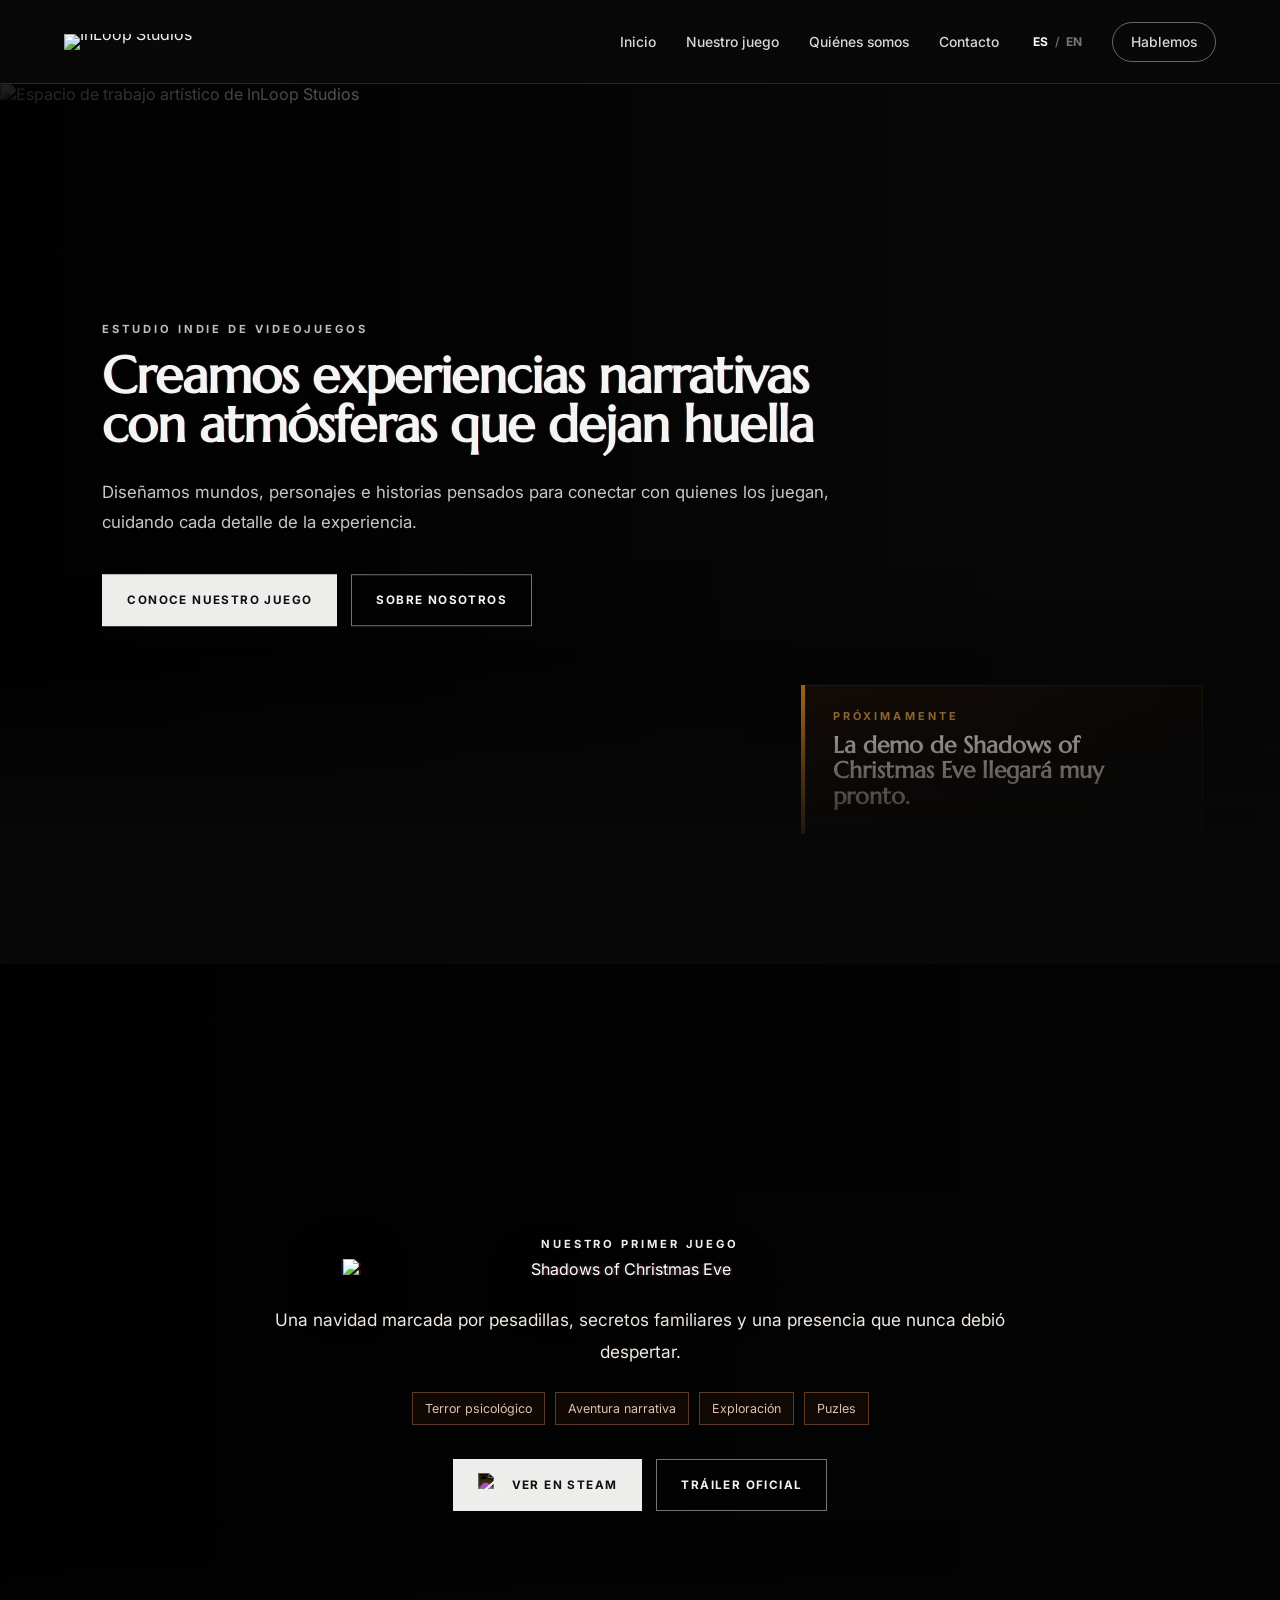
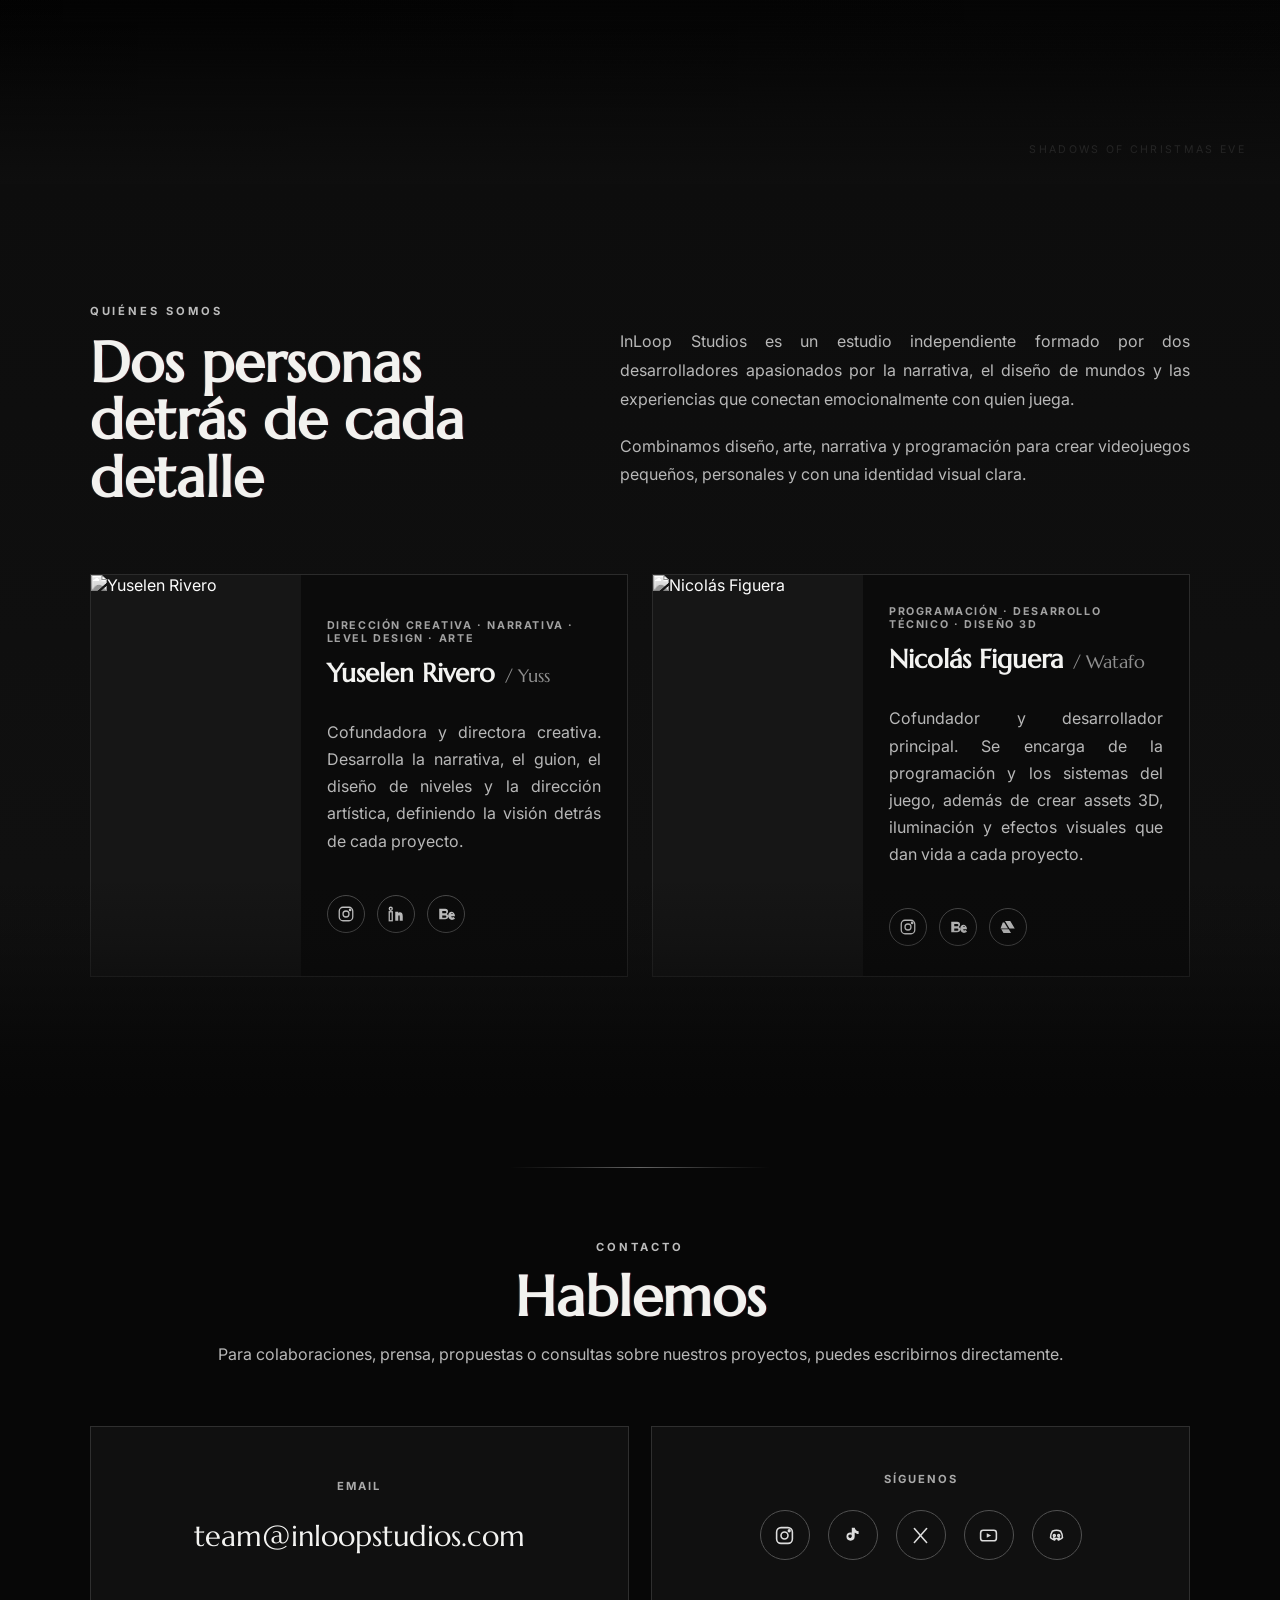
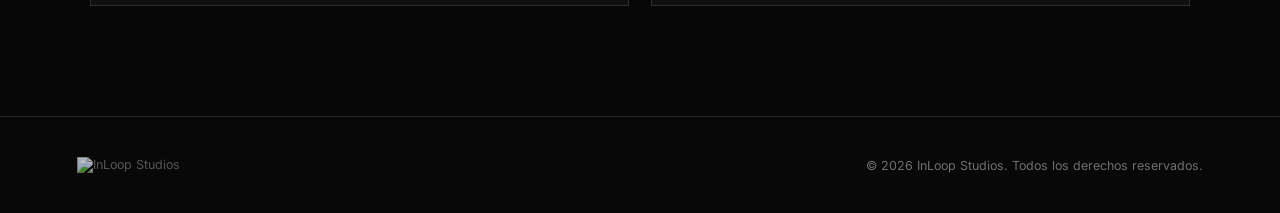
==== index.html @ 79c76ace "refactor code" ====
<!DOCTYPE html>
<html lang="es">
<head>
  <meta charset="UTF-8" />

  <meta
    name="viewport"
    content="width=device-width, initial-scale=1.0"
  />

  <title>InLoop Studios | Estudio indie de videojuegos</title>

  <meta
    name="description"
    content="InLoop Studios es un estudio indie de videojuegos enfocado en experiencias narrativas y atmosféricas. Conoce Shadows of Christmas Eve, nuestro primer juego."
  />

  <meta
    name="robots"
    content="index, follow, max-image-preview:large"
  />

  <link
    rel="canonical"
    href="https://inloopstudios.com/"
  />

  <meta
    name="theme-color"
    content="#080808"
  />

  <meta
    name="color-scheme"
    content="dark"
  />

  <meta
    property="og:type"
    content="website"
  />

  <meta
    property="og:site_name"
    content="InLoop Studios"
  />

  <meta
    property="og:title"
    content="InLoop Studios | Indie Game Studio"
  />

  <meta
    property="og:description"
    content="Creamos experiencias narrativas con atmósferas que dejan huella. Conoce Shadows of Christmas Eve."
  />

  <meta
    property="og:url"
    content="https://inloopstudios.com/"
  />

  <meta
    property="og:image"
    content="https://inloopstudios.com/assets/og-image.jpg"
  />

  <meta
    property="og:image:width"
    content="1200"
  />

  <meta
    property="og:image:height"
    content="630"
  />

  <meta
    property="og:image:alt"
    content="InLoop Studios, estudio indie de videojuegos"
  />

  <meta
    name="twitter:card"
    content="summary_large_image"
  />

  <meta
    name="twitter:title"
    content="InLoop Studios | Indie Game Studio"
  />

  <meta
    name="twitter:description"
    content="Narrative and atmospheric indie games. Discover Shadows of Christmas Eve."
  />

  <meta
    name="twitter:image"
    content="https://inloopstudios.com/assets/og-image.jpg"
  />

  <link
    rel="icon"
    href="assets/favicon.ico"
    sizes="any"
  />

  <link
    rel="icon"
    type="image/png"
    sizes="32x32"
    href="assets/favicon-32x32.png"
  />

  <link
    rel="icon"
    type="image/png"
    sizes="16x16"
    href="assets/favicon-16x16.png"
  />

  <link
    rel="apple-touch-icon"
    sizes="180x180"
    href="assets/apple-touch-icon.png"
  />

  <link
    rel="manifest"
    href="site.webmanifest"
  />

  <link
    rel="preload"
    as="image"
    href="assets/hero-inloop.webp"
    type="image/webp"
  />

  <link
    rel="preconnect"
    href="https://fonts.googleapis.com"
  />

  <link
    rel="preconnect"
    href="https://fonts.gstatic.com"
    crossorigin
  />

  <link
    href="https://fonts.googleapis.com/css2?family=Inter:wght@400;500;600;700&family=Marcellus&display=swap"
    rel="stylesheet"
  />

  <link
    rel="stylesheet"
    href="styles.css"
  />

  <script type="application/ld+json">
  {
    "@context": "https://schema.org",
    "@type": "Organization",
    "name": "InLoop Studios",
    "url": "https://inloopstudios.com/",
    "logo": "https://inloopstudios.com/assets/logo-inloop.png",
    "email": "team@inloopstudios.com",
    "description": "Estudio indie de videojuegos enfocado en experiencias narrativas y atmosféricas.",
    "sameAs": [
      "https://www.instagram.com/inloopstudios",
      "https://www.tiktok.com/@inloop.studios",
      "https://x.com/InloopStudios",
      "https://www.youtube.com/@Inloop.Studios",
      "https://store.steampowered.com/app/4969370/Shadows_of_Christmas_Eve"
    ]
  }
  </script>
</head>
<body>
  <header class="site-header">
    <a href="#inicio" class="brand" aria-label="InLoop Studios">
      <img src="assets/logo-inloop.png" alt="InLoop Studios" />
    </a>

    <button class="menu-toggle" aria-label="Abrir menú" aria-expanded="false">
      <span></span><span></span><span></span>
    </button>

    <nav class="nav">
      <a href="#inicio" data-i18n="nav.home">Inicio</a>
      <a href="#juego" data-i18n="nav.game">Nuestro juego</a>
      <a href="#nosotros" data-i18n="nav.about">Quiénes somos</a>
      <a href="#contacto" data-i18n="nav.contact">Contacto</a>

      <div class="language-switch" aria-label="Selector de idioma">
        <button type="button" data-lang="es" class="active">ES</button>
        <span>/</span>
        <button type="button" data-lang="en">EN</button>
      </div>

      <a class="nav-button" href="#contacto" data-i18n="nav.talk">Hablemos</a>
    </nav>
  </header>

  <main>
    <section class="hero" id="inicio">
      <img src="assets/hero-inloop.webp" fetchpriority="high" decoding="async" alt="Espacio de trabajo artístico de InLoop Studios" />
      <div class="hero-shade"></div>

      <div class="hero-content">
        <p class="kicker" data-i18n="hero.kicker">Estudio indie de videojuegos</p>
        <h1 class="glitch-title" data-i18n="hero.title"
            data-text="Creamos experiencias narrativas con atmósferas que dejan huella.">
          Creamos experiencias narrativas con atmósferas que dejan huella.
        </h1>
        <p data-i18n="hero.body">
          Diseñamos mundos inquietantes, historias íntimas y experiencias construidas con atención a cada detalle.
        </p>

        <div class="hero-actions">
          <a class="button button-light" href="#juego" data-i18n="hero.gameButton">Conoce nuestro juego</a>
          <a class="button button-outline" href="#nosotros" data-i18n="hero.aboutButton">Sobre nosotros</a>
        </div>
      </div>

      <div class="hero-announcement">
        <span data-i18n="hero.soon">PRÓXIMAMENTE</span>
        <strong data-i18n="hero.demo">Nuestra primera demo está cada vez más cerca.</strong>
      </div>
    </section>

    <section class="game-section" id="juego">
      <video class="game-video" autoplay muted loop playsinline preload="metadata"
             poster="assets/game-poster.webp">
        <source src="assets/shadows-background.mp4" type="video/mp4" />
      </video>
      <div class="game-overlay"></div>

      <div class="game-content">
        <p class="kicker game-kicker" data-i18n="game.kicker">Nuestro primer videojuego</p>
        <img class="game-logo" src="assets/shadows-logo.png" alt="Shadows of Christmas Eve" />

        <p class="game-description" data-i18n="game.description">
          Una aventura narrativa de terror psicológico ambientada en una Navidad deformada por recuerdos, secretos familiares y una presencia que nunca debió despertar.
        </p>

        <ul class="game-tags" aria-label="Características del juego">
          <li data-i18n="game.tag1">Terror psicológico</li>
          <li data-i18n="game.tag2">Aventura narrativa</li>
          <li data-i18n="game.tag3">Exploración</li>
          <li data-i18n="game.tag4">Acertijos</li>
        </ul>

        <div class="game-actions">
          <a class="button shadows-button"
             href="https://store.steampowered.com/app/4969370/Shadows_of_Christmas_Eve"
             target="_blank" rel="noopener noreferrer">
            <img src="assets/steamlogo.png" alt="Steam" />
            <span data-i18n="game.steam">Ver en Steam</span>
          </a>
          <a class="button button-outline"
             href="https://youtu.be/sjTLP1u7Qiw"
             target="_blank" rel="noopener noreferrer"
             data-i18n="game.trailer">Tráiler completo</a>
        </div>
      </div>

      <div class="video-note">SHADOWS OF CHRISTMAS EVE</div>
    </section>

    <section class="about-section" id="nosotros">
      <div class="about-intro">
        <div>
          <p class="kicker" data-i18n="about.kicker">Quiénes somos</p>
          <h2 data-i18n="about.title">Dos personas detrás de cada detalle</h2>
        </div>

        <div class="about-copy">
          <p data-i18n="about.body1">
            InLoop Studios es un estudio independiente formado por dos desarrolladores apasionados por la narrativa, el diseño de mundos y las experiencias que conectan emocionalmente con quien juega.
          </p>
          <p data-i18n="about.body2">
            Combinamos diseño, arte, narrativa y programación para crear videojuegos pequeños, personales y con una identidad visual clara.
          </p>
        </div>
      </div>

      <div class="team-grid">
        <article class="team-card">
          <div class="team-photo">
            <img src="assets/yuselen.webp" loading="lazy" decoding="async" alt="Yuselen Rivero" />
          </div>
          <div class="team-info">
            <p class="role" data-i18n="team.yussRole">Game & Level Designer · Narrativa · Arte</p>
            <h3>Yuselen Rivero <span>/ Yuss</span></h3>
            <p data-i18n="team.yussBio">
              Diseñadora enfocada en experiencias narrativas, construcción de niveles, dirección visual y desarrollo de mundos.
            </p>
            <div class="team-links" aria-label="Redes de Yuselen">
              <a href="https://www.instagram.com/yuselenrivero" target="_blank" rel="noopener noreferrer" aria-label="Instagram de Yuselen">
                <svg viewBox="0 0 24 24" aria-hidden="true"><rect x="3" y="3" width="18" height="18" rx="5"/><circle cx="12" cy="12" r="4"/><circle cx="17.5" cy="6.5" r="1"/></svg>
              </a>
              <a href="https://www.linkedin.com/in/yuselenrivero" target="_blank" rel="noopener noreferrer" aria-label="LinkedIn de Yuselen">
                <svg viewBox="0 0 24 24" aria-hidden="true"><rect x="3" y="9" width="4" height="12"/><circle cx="5" cy="5" r="2"/><path d="M11 21V9h4v2c1-1.7 6-2.5 6 4v6h-4v-5c0-3-2-3-2 0v5z"/></svg>
              </a>
              <a href="https://www.behance.net/hiyuss" target="_blank" rel="noopener noreferrer" aria-label="Behance de Yuselen">
                <svg viewBox="0 0 24 24" aria-hidden="true"><path d="M3 5h8c4 0 5 5 2 7 4 2 2 7-2 7H3zM7 8v3h4c2 0 2-3 0-3zm0 6v3h4c2 0 2-3 0-3zM16 6h5M15 14c0-7 9-7 9 1H19c0 2 2 2 3 1l2 2c-4 4-9 1-9-4zm4-2h2c0-2-2-2-2 0z"/></svg>
              </a>
            </div>
          </div>
        </article>

        <article class="team-card">
          <div class="team-photo">
            <img src="assets/nicolas.webp" loading="lazy" decoding="async" alt="Nicolás Figuera" />
          </div>
          <div class="team-info">
            <p class="role" data-i18n="team.watafoRole">Programación · Sistemas · Diseño 3D</p>
            <h3>Nicolás Figuera <span>/ Watafo</span></h3>
            <p data-i18n="team.watafoBio">
              Desarrollador encargado de programación, sistemas, implementación técnica y apoyo en modelado y diseño 3D.
            </p>
            <div class="team-links" aria-label="Redes de Nicolás">
              <a href="https://www.instagram.com/watafo_boy" target="_blank" rel="noopener noreferrer" aria-label="Instagram de Nicolás">
                <svg viewBox="0 0 24 24" aria-hidden="true"><rect x="3" y="3" width="18" height="18" rx="5"/><circle cx="12" cy="12" r="4"/><circle cx="17.5" cy="6.5" r="1"/></svg>
              </a>
              <a href="https://www.behance.net/WatafoGonzalez" target="_blank" rel="noopener noreferrer" aria-label="Behance de Nicolás">
                <svg viewBox="0 0 24 24" aria-hidden="true"><path d="M3 5h8c4 0 5 5 2 7 4 2 2 7-2 7H3zM7 8v3h4c2 0 2-3 0-3zm0 6v3h4c2 0 2-3 0-3zM16 6h5M15 14c0-7 9-7 9 1H19c0 2 2 2 3 1l2 2c-4 4-9 1-9-4zm4-2h2c0-2-2-2-2 0z"/></svg>
              </a>
              <a href="https://www.artstation.com/watafoboy" target="_blank" rel="noopener noreferrer" aria-label="ArtStation de Nicolás">
                <svg viewBox="0 0 24 24" aria-hidden="true"><path d="M8 4h7l6 10h-7zM3 15h10l3 5H6zM5 6h2l5 8H2z"/></svg>
              </a>
            </div>
          </div>
        </article>
      </div>
    </section>

    <section class="contact-section" id="contacto">
      <div class="contact-heading">
        <p class="kicker" data-i18n="contact.kicker">Contacto</p>
        <h2 data-i18n="contact.title">Hablemos.</h2>
        <p data-i18n="contact.body">
          Para colaboraciones, prensa, propuestas o cualquier consulta sobre nuestros proyectos, escríbenos directamente.
        </p>
      </div>

      <div class="contact-grid">
        <div class="contact-card">
          <span data-i18n="contact.emailLabel">EMAIL</span>
          <a href="mailto:team@inloopstudios.com">team@inloopstudios.com</a>
        </div>

        <div class="contact-card">
          <span data-i18n="contact.followLabel">SÍGUENOS</span>
          <div class="studio-socials" aria-label="Redes de InLoop Studios">
            <a href="https://www.instagram.com/inloopstudios" target="_blank" rel="noopener noreferrer" aria-label="Instagram de InLoop Studios" data-label="Instagram">
              <svg viewBox="0 0 24 24" aria-hidden="true">
                <rect x="3" y="3" width="18" height="18" rx="5"></rect>
                <circle cx="12" cy="12" r="4"></circle>
                <circle cx="17.4" cy="6.6" r="1"></circle>
              </svg>
            </a>
            <a href="https://www.tiktok.com/@inloop.studios" target="_blank" rel="noopener noreferrer" aria-label="TikTok de InLoop Studios" data-label="TikTok">
              <svg viewBox="0 0 24 24" aria-hidden="true">
                <path d="M14.5 3v10.2a4.7 4.7 0 1 1-4.7-4.7c.4 0 .8 0 1.2.1v3.3a2 2 0 1 0 .2 1V3h3.3c.5 2.2 2.1 3.8 4.5 4.2v3.2c-1.9-.1-3.4-.8-4.5-1.8"></path>
              </svg>
            </a>
            <a href="https://x.com/InloopStudios" target="_blank" rel="noopener noreferrer" aria-label="X de InLoop Studios" data-label="X">
              <svg viewBox="0 0 24 24" aria-hidden="true">
                <path d="M5 4l14 16"></path>
                <path d="M19 4L5 20"></path>
              </svg>
            </a>
            <a href="https://www.youtube.com/@Inloop.Studios" target="_blank" rel="noopener noreferrer" aria-label="YouTube de InLoop Studios" data-label="YouTube">
              <svg viewBox="0 0 24 24" aria-hidden="true">
                <rect x="3" y="6" width="18" height="12" rx="3"></rect>
                <path d="M10 9.5l5 2.5-5 2.5z"></path>
              </svg>
            </a>
            <a href="https://discord.gg/RD5rWPNzPT" target="_blank" rel="noopener noreferrer" aria-label="Discord de InLoop Studios" data-label="Discord">
              <svg viewBox="0 0 24 24" aria-hidden="true">
                <path d="M7.2 7.2c3.2-1.7 6.4-1.7 9.6 0 1.4 2.2 2.2 4.7 2 7.4-1.5 1.3-3 2.1-4.6 2.5l-1-1.5c.8-.2 1.5-.5 2.1-.9-2.1 1-4.5 1-6.6 0 .6.4 1.3.7 2.1.9l-1 1.5c-1.6-.4-3.1-1.2-4.6-2.5-.2-2.7.6-5.2 2-7.4z"></path>
                <circle cx="9.5" cy="12" r="1.1"></circle>
                <circle cx="14.5" cy="12" r="1.1"></circle>
              </svg>
            </a>
          </div>
        </div>
      </div>
    </section>
  </main>

  <footer>
    <img src="assets/logo-inloop.png" alt="InLoop Studios" />
    <p data-i18n="footer.copy">© 2026 InLoop Studios. Todos los derechos reservados.</p>
  </footer>

  <script src="script.js"></script>
</body>
</html>
---- styles.css ----
:root {
  --black: #080808;
  --black-soft: #101010;
  --gray: #b8b8b8;
  --gray-dark: #242424;
  --white: #f3f3f1;
  --shadows: #b87221;
  --shadows-light: #d0944d;
  --line: rgba(255,255,255,.13);
}

* { box-sizing: border-box; }
html { scroll-behavior: smooth; }

body {
  margin: 0;
  background: var(--black);
  color: var(--white);
  font-family: "Inter", sans-serif;
}

img { display: block; max-width: 100%; }
a { color: inherit; text-decoration: none; }

.site-header {
  position: relative;
  z-index: 20;
  display: flex;
  align-items: center;
  justify-content: space-between;
  padding: 18px clamp(22px, 5vw, 72px);
  background: #080808;
  border-bottom: 1px solid var(--line);
}

.brand img { width: 145px; }

.nav {
  display: flex;
  align-items: center;
  gap: 30px;
  color: #d7d7d7;
  font-size: .87rem;
  font-weight: 500;
}

.nav a { transition: color .2s ease; }
.nav a:hover { color: #fff; }

.nav-button {
  padding: 11px 18px;
  border: 1px solid #666;
  border-radius: 999px;
}

.menu-toggle {
  display: none;
  border: 0;
  background: transparent;
  padding: 8px;
}

.menu-toggle span {
  display: block;
  width: 25px;
  height: 2px;
  margin: 5px 0;
  background: #fff;
}

.hero {
  position: relative;
  min-height: 760px;
  overflow: hidden;
}

.hero > img {
  width: 100%;
  height: 760px;
  object-fit: cover;
  object-position: center;
}

.hero-shade {
  position: absolute;
  inset: 0;
  background:
    linear-gradient(90deg, rgba(0,0,0,.88) 0%, rgba(0,0,0,.52) 43%, rgba(0,0,0,.08) 78%),
    linear-gradient(0deg, rgba(0,0,0,.45), transparent 45%);
}

.hero-content {
  position: absolute;
  left: clamp(24px, 8vw, 130px);
  top: 50%;
  width: min(780px, calc(100% - 48px));
  transform: translateY(-50%);
}

.kicker {
  margin: 0 0 16px;
  color: #bdbdbd;
  letter-spacing: .26em;
  text-transform: uppercase;
  font-size: .7rem;
  font-weight: 700;
}

.hero h1,
.section-heading h2,
.about-intro h2,
.contact-heading h2,
.team-info h3 {
  font-family: "Marcellus", serif;
}

.hero h1 {
  margin: 0;
  font-size: clamp(2.4rem, 4.2vw, 4.7rem);
  line-height: .92;
  font-weight: 600;
  letter-spacing: -.025em;
}

.hero-content > p:not(.kicker) {
  max-width: 620px;
  margin: 28px 0 36px;
  color: #c8c8c8;
  line-height: 1.8;
  font-size: 1.05rem;
}

.hero-actions {
  display: flex;
  flex-wrap: wrap;
  gap: 14px;
  justify-content: flex-start;
}

.game-actions {
  display: flex;
  flex-wrap: wrap;
  gap: 14px;
  justify-content: center;

}

.button {
  min-height: 52px;
  display: inline-flex;
  align-items: center;
  justify-content: center;
  gap: 11px;
  padding: 0 24px;
  border: 1px solid transparent;
  text-transform: uppercase;
  letter-spacing: .12em;
  font-size: .73rem;
  font-weight: 700;
  transition: transform .2s ease, background .2s ease;
}

.button:hover { transform: translateY(-2px); }

.button-light {
  background: #ededeb;
  color: #101010;
}

.button-outline {
  border-color: rgba(255,255,255,.45);
  background: rgba(0,0,0,.28);
}

.shadows-button {
  background: #ededeb;
  color: #101010;
}

.shadows-button img {
  filter: invert(1);
}

.shadows-button:hover {
  background: #ffffff;
  box-shadow:
    3px 0 0 rgba(184, 114, 33, .55),
    -3px 0 0 rgba(59, 119, 157, .32);
}

.button img {
  width: 23px;
  height: 23px;
  object-fit: contain;
}

.hero-announcement {
  backdrop-filter: blur(6px);
  -webkit-backdrop-filter: blur(6px);
  position: absolute;
  right: clamp(24px, 6vw, 90px);
  bottom: 30px;
  max-width: 420px;
  padding: 20px 24px;
  background: rgba(8, 8, 8, .62);
  border-left: 3px solid rgba(255,255,255,.45);
}

.hero-announcement span {
  display: block;
  margin-bottom: 8px;
  color: #d3d3d3;
  letter-spacing: .22em;
  font-size: .68rem;
  font-weight: 700;
}

.hero-announcement strong {
  font-family: "Marcellus", serif;
  font-size: 1.32rem;
  line-height: 1.3;
}

.game-section {
  min-height: 820px;
  position: relative;
  isolation: isolate;
  display: flex;
  align-items: center;
  padding: 110px clamp(24px, 7vw, 110px);
  overflow: hidden;
  background: #050505;
}

.game-video {
  position: absolute;
  inset: 0;
  z-index: -3;
  width: 100%;
  height: 100%;
  object-fit: cover;
}

.game-overlay {
  position: absolute;
  inset: 0;
  z-index: -2;
  background:
    linear-gradient(90deg, rgba(0,0,0,.91) 0%, rgba(0,0,0,.57) 48%, rgba(0,0,0,.2) 100%),
    linear-gradient(0deg, rgba(0,0,0,.62), transparent 38%, rgba(0,0,0,.18));
}

.game-content {
  margin: 0 auto;
  text-align: center;
  width: min(730px, 100%);
}

.game-kicker { color: var(--white); }

.game-logo {
  width: min(640px, 100%);
  margin-left: -3%;
  filter: drop-shadow(0 12px 26px rgba(0,0,0,.78));
}

.game-description {
  max-width: 650px;
  margin: 25px auto;
  color: #ddd4cd;
  line-height: 1.8;
  font-size: 1.08rem;
}

.game-tags {
  justify-content: center;
  display: flex;
  flex-wrap: wrap;
  gap: 10px;
  margin: 0 0 34px;
  padding: 0;
  list-style: none;
}

.game-tags li {
  padding: 8px 12px;
  border: 1px solid rgba(185,118,71,.45);
  color: #dec1ae;
  background: rgba(70,32,15,.2);
  font-size: .78rem;
}

.video-note {
  position: absolute;
  right: 34px;
  bottom: 28px;
  color: rgba(255,255,255,.62);
  letter-spacing: .22em;
  font-size: .66rem;
}

.about-section {
  padding: 120px clamp(24px, 7vw, 100px);
  background:
    linear-gradient(180deg, #0d0d0d, #111);
}

.about-intro {
  align-items: center;
  max-width: 1180px;
  margin: auto;
  display: grid;
  grid-template-columns: .9fr 1.1fr;
  gap: 80px;
}

.about-intro h2,
.contact-heading h2 {
  margin: 0;
  font-size: clamp(2.5rem, 4.4vw, 4.6rem);
  line-height: .96;
  font-weight: 600;
}

.about-copy p {
  margin: 0 0 18px;
  color: var(--gray);
  line-height: 1.8;
}

.team-grid {
  max-width: 1180px;
  margin: 76px auto 0;
  display: grid;
  grid-template-columns: 1fr 1fr;
  gap: 28px;
}

.team-card {
  overflow: hidden;
  background: #0b0b0b;
  border: 1px solid var(--line);
}

.team-photo {
  height: 440px;
  overflow: hidden;
  background: #161616;
}

.team-photo img {
  width: 100%;
  height: 100%;
  object-fit: cover;
  filter: grayscale(1) contrast(1.08);
  transition: filter .35s ease, transform .45s ease;
}

.team-card:hover .team-photo img {
  filter: grayscale(.35) contrast(1.04);
  transform: scale(1.02);
}

.team-info { padding: 29px; }

.role {
  margin: 0 0 11px;
  color: #a2a2a2;
  text-transform: uppercase;
  letter-spacing: .15em;
  font-size: .67rem;
  font-weight: 700;
}

.team-info h3 {
  margin: 0 0 14px;
  font-size: 2rem;
  font-weight: 600;
}

.team-info > p:not(.role) {
  color: var(--gray);
  line-height: 1.7;
}

.team-links {
  display: flex;
  gap: 12px;
  margin-top: 24px;
}

.team-links a {
  width: 38px;
  height: 38px;
  display: grid;
  place-items: center;
  border: 1px solid #4e4e4e;
  border-radius: 50%;
  color: #ddd;
  transition: border-color .2s ease, color .2s ease, background .2s ease;
}

.team-links a:hover {
  color: #111;
  background: #e7e7e7;
  border-color: #e7e7e7;
}

.team-links svg {
  width: 18px;
  height: 18px;
  fill: none;
  stroke: currentColor;
  stroke-width: 1.7;
}

.team-links svg path {
  fill: currentColor;
  stroke: none;
}

.contact-section {
  padding: 70px clamp(24px, 7vw, 100px) 110px;
  background: #070707;
}

.contact-heading {
  max-width: 780px;
}

.contact-heading > p:not(.kicker) {
  color: var(--gray);
  line-height: 1.75;
}

.contact-grid {
  max-width: 1180px;
  margin-top: 58px;
  display: grid;
  grid-template-columns: 1fr 1fr;
  gap: 22px;
}

.contact-card {
  min-height: 180px;
  padding: 32px;
  background: var(--black-soft);
  border: 1px solid var(--line);
}

.contact-card > span {
  display: block;
  margin-bottom: 24px;
  color: #aaa;
  letter-spacing: .18em;
  font-size: .7rem;
  font-weight: 700;
}

.contact-card > a {
  font-family: "Marcellus", serif;
  font-size: clamp(1.3rem, 2.3vw, 2rem);
  word-break: break-word;
}

.socials {
  display: flex;
  flex-wrap: wrap;
  gap: 18px 26px;
  color: #d2d2d2;
}

.socials a:hover { color: #fff; }

footer {
  display: flex;
  align-items: center;
  justify-content: space-between;
  gap: 24px;
  padding: 28px clamp(24px, 6vw, 80px);
  border-top: 1px solid var(--line);
  color: #6f6f6f;
  font-size: .78rem;
}

footer img {
  width: 120px;
  opacity: .75;
}

@media (max-width: 920px) {
  .menu-toggle { display: block; z-index: 102; }

  .nav {
    position: fixed;
    inset: 0;
    z-index: 101;
    flex-direction: column;
    justify-content: center;
    background: rgba(7,7,7,.98);
    transform: translateX(100%);
    transition: transform .3s ease;
  }

  .nav.open { transform: translateX(0); }

  .about-intro,
  .team-grid,
  .contact-grid {
    grid-template-columns: 1fr;
  }

  .hero-announcement {
    left: 24px;
    right: 24px;
    max-width: none;
  }
}

@media (max-width: 620px) {
  .site-header { padding: 15px 20px; }
  .brand img { width: 120px; }

  .hero,
  .hero > img {
    min-height: 760px;
    height: 760px;
  }

  .hero > img { object-position: 66% center; }
  .hero-content { top: 42%; }

  .hero-actions,
  .game-actions {
    flex-direction: column;
  }

  .button { width: 100%; }

  .game-section,
  .about-section,
  .contact-section {
    padding: 88px 22px;
  }

  .game-section {
    min-height: 760px;
  }

  .game-logo {
    width: 112%;
    max-width: none;
    margin-left: -7%;
  }

  .team-photo { height: 350px; }

  .video-note { display: none; }

  footer {
    flex-direction: column;
    text-align: center;
  }
}

@media (prefers-reduced-motion: reduce) {
  html { scroll-behavior: auto; }
  .game-video { display: none; }
  .game-section {
    background:
      linear-gradient(90deg, rgba(0,0,0,.9), rgba(0,0,0,.45)),
      url("assets/hero-fondo.png") center/cover;
  }
}



/* --- V7 refinements --- */

.language-switch {
  display: flex;
  align-items: center;
  gap: 7px;
  margin-left: 4px;
  color: #777;
  font-size: .75rem;
}

.language-switch button {
  border: 0;
  padding: 0;
  background: transparent;
  color: #777;
  font: inherit;
  font-weight: 700;
  cursor: pointer;
}

.language-switch button.active,
.language-switch button:hover {
  color: #fff;
}

.hero,
.game-section,
.about-section,
.contact-section {
  position: relative;
}

.hero::after,
.game-section::after,
.about-section::after {
  content: "";
  position: absolute;
  left: 0;
  right: 0;
  bottom: -1px;
  height: 220px;
  pointer-events: none;
  z-index: 6;
}

.hero::after {
  background: linear-gradient(
    to bottom,
    rgba(8,8,8,0) 0%,
    rgba(8,8,8,.22) 26%,
    rgba(8,8,8,.6) 58%,
    #080808 100%
  );
}

.game-section::after {
  background: linear-gradient(
    to bottom,
    rgba(8,8,8,0) 0%,
    rgba(12,12,12,.28) 28%,
    rgba(14,14,14,.68) 66%,
    #0e0e0e 100%
  );
}

.about-section::after {
  background: linear-gradient(
    to bottom,
    rgba(14,14,14,0) 0%,
    rgba(10,10,10,.3) 30%,
    rgba(7,7,7,.76) 72%,
    #070707 100%
  );
}

.game-logo {
  width: min(650px, 100%);
  max-height: 290px;
  object-fit: contain;
  object-position: center center;
  margin: -20px auto -8px;
  filter: drop-shadow(0 12px 26px rgba(0,0,0,.78));
}

.team-grid {
  max-width: 1020px;
  gap: 24px;
}

.team-card {
  display: grid;
  grid-template-columns: 210px 1fr;
  align-items: stretch;
  min-height: 300px;
}

.team-photo {
  height: 100%;
  min-height: 300px;
}

.team-photo img {
  object-position: center 22%;
}

.team-info {
  padding: 30px 28px;
  display: flex;
  flex-direction: column;
  justify-content: center;
}

.team-info h3 {
  font-size: 1.7rem;
}

.team-info h3 span {
  color: #8f8f8f;
  font-size: .72em;
  font-weight: 500;
}

.contact-heading {
  margin: 0 auto;
  text-align: center;
}

.contact-grid {
  margin-left: auto;
  margin-right: auto;
  text-align: center;
}

.contact-card {
  display: flex;
  flex-direction: column;
  align-items: center;
  justify-content: center;
}

.studio-socials {
  display: flex;
  justify-content: center;
  flex-wrap: wrap;
  gap: 14px;
}

.studio-socials a {
  width: 44px;
  height: 44px;
  display: grid;
  place-items: center;
  border: 1px solid #505050;
  border-radius: 50%;
  color: #ddd;
  transition: color .2s ease, background .2s ease, border-color .2s ease, transform .2s ease;
}


.studio-socials svg {
  width: 19px;
  height: 19px;
  fill: none;
  stroke: currentColor;
  stroke-width: 1.7;
  stroke-linecap: round;
  stroke-linejoin: round;
}

.studio-socials svg path:first-child:last-child,
.studio-socials a:nth-child(2) svg path,
.studio-socials a:nth-child(4) svg path,
.studio-socials a:nth-child(5) svg path {
  fill: currentColor;
  stroke: none;
}

.brand img,
footer img {
  object-fit: contain;
  height: auto;
}

@media (max-width: 920px) {
  .team-card {
    grid-template-columns: 180px 1fr;
  }

  .language-switch {
    margin: 8px 0;
  }
}

@media (max-width: 700px) {
  .team-card {
    grid-template-columns: 1fr;
  }

  .team-photo {
    height: 320px;
    min-height: 320px;
  }

  .hero::after,
  .game-section::after,
  .about-section::after {
    height: 150px;
  }
}


/* --- V8 typography and social icon refinements --- */

.hero h1 {
  max-width: 900px;
  font-family: "Marcellus", serif;
  font-size: clamp(2.4rem, 4.2vw, 4.7rem);
  line-height: 1.02;
  letter-spacing: -.018em;
}

.about-intro h2,
.contact-heading h2,
.team-info h3,
.contact-card > a {
  font-family: "Marcellus", serif;
}

.studio-socials {
  gap: 18px;
}

.studio-socials a {
  position: relative;
  width: 50px;
  height: 50px;
  overflow: visible;
}

.studio-socials svg {
  width: 21px;
  height: 21px;
  fill: none;
  stroke: currentColor;
  stroke-width: 1.8;
  stroke-linecap: round;
  stroke-linejoin: round;
}

.studio-socials a::after {
  content: attr(data-label);
  position: absolute;
  left: 50%;
  top: calc(100% + 9px);
  transform: translateX(-50%);
  padding: 5px 8px;
  border: 1px solid #3d3d3d;
  border-radius: 5px;
  background: #111;
  color: #eee;
  font-size: .65rem;
  line-height: 1;
  white-space: nowrap;
  opacity: 0;
  pointer-events: none;
  transition: opacity .18s ease, transform .18s ease;
}

.studio-socials a:hover::after,
.studio-socials a:focus-visible::after {
  opacity: 1;
  transform: translate(-50%, 2px);
}

.studio-socials a:nth-child(2) svg path,
.studio-socials a:nth-child(5) svg path {
  fill: none;
  stroke: currentColor;
}

@media (max-width: 620px) {
  .hero h1 {
    font-size: clamp(2.2rem, 11vw, 3.7rem);
    line-height: 1.02;
  }

  .studio-socials {
    gap: 16px 18px;
  }

  .studio-socials a::after {
    position: static;
    transform: none;
    opacity: 1;
    border: 0;
    padding: 0;
    margin-top: 8px;
    background: transparent;
    color: #a9a9a9;
    font-size: .62rem;
  }

  .studio-socials a {
    width: 62px;
    height: 68px;
    display: flex;
    flex-direction: column;
    justify-content: center;
  }
}


/* --- V11 glitch / psychological horror treatment --- */

.glitch-title {
  position: relative;
  color: #f4f4f2;
  text-shadow:
    1px 0 rgba(160, 42, 45, .36),
    -1px 0 rgba(48, 113, 150, .28);
  animation: glitchBase 7s steps(1, end) infinite;
}

.glitch-title::before,
.glitch-title::after {
  content: attr(data-text);
  position: absolute;
  inset: 0;
  pointer-events: none;
  overflow: hidden;
  opacity: 0;
}

.glitch-title::before {
  color: rgba(187, 52, 58, .82);
  transform: translateX(2px);
  text-shadow: -1px 0 rgba(255,255,255,.12);
  animation: glitchRed 7s steps(1, end) infinite;
}

.glitch-title::after {
  color: rgba(64, 126, 165, .76);
  transform: translateX(-2px);
  text-shadow: 1px 0 rgba(255,255,255,.1);
  animation: glitchBlue 7s steps(1, end) infinite;
}

@keyframes glitchBase {
  0%, 88%, 100% {
    transform: none;
    filter: none;
  }
  89% {
    transform: translateX(-1px);
    filter: contrast(1.1);
  }
  90% {
    transform: translateX(1px);
  }
  91% {
    transform: none;
  }
  94% {
    transform: translateY(-1px);
  }
  95% {
    transform: none;
  }
}

@keyframes glitchRed {
  0%, 87%, 100% {
    opacity: 0;
    clip-path: inset(0 0 100% 0);
  }
  88% {
    opacity: .75;
    clip-path: inset(10% 0 68% 0);
    transform: translate(4px, -1px);
  }
  89% {
    opacity: .55;
    clip-path: inset(58% 0 18% 0);
    transform: translate(-2px, 1px);
  }
  90% {
    opacity: 0;
  }
  94% {
    opacity: .5;
    clip-path: inset(32% 0 51% 0);
    transform: translate(3px, 0);
  }
  95% {
    opacity: 0;
  }
}

@keyframes glitchBlue {
  0%, 87%, 100% {
    opacity: 0;
    clip-path: inset(100% 0 0 0);
  }
  88% {
    opacity: .6;
    clip-path: inset(64% 0 12% 0);
    transform: translate(-4px, 1px);
  }
  89% {
    opacity: .72;
    clip-path: inset(20% 0 61% 0);
    transform: translate(2px, -1px);
  }
  90% {
    opacity: 0;
  }
  94% {
    opacity: .45;
    clip-path: inset(72% 0 8% 0);
    transform: translate(-3px, 0);
  }
  95% {
    opacity: 0;
  }
}

/* The game logo receives a harsher, more unstable edge */
.game-logo {
  animation: gameLogoDisturbance 8s steps(1, end) infinite;
  filter:
    drop-shadow(2px 0 rgba(155, 49, 38, .45))
    drop-shadow(-2px 0 rgba(57, 107, 145, .34))
    drop-shadow(0 12px 26px rgba(0,0,0,.82));
}

@keyframes gameLogoDisturbance {
  0%, 91%, 100% {
    transform: none;
  }
  92% {
    transform: translateX(2px) skewX(-.4deg);
  }
  93% {
    transform: translateX(-2px) skewX(.5deg);
  }
  94% {
    transform: none;
  }
}

/* Short static-like flashes on interactive elements */
.button,
.nav a,
.team-links a,
.studio-socials a {
  transition:
    color .18s ease,
    background .18s ease,
    border-color .18s ease,
    transform .18s ease,
    box-shadow .18s ease,
    text-shadow .18s ease;
}

.button:hover,
.nav a:hover {
  text-shadow:
    2px 0 rgba(180, 47, 52, .58),
    -2px 0 rgba(57, 121, 160, .46);
}

.button-light:hover {
  box-shadow:
    3px 0 0 rgba(177, 49, 54, .58),
    -3px 0 0 rgba(59, 119, 157, .44);
}

.button-outline:hover,
.shadows-button:hover {
  box-shadow:
    3px 0 0 rgba(177, 49, 54, .48),
    -3px 0 0 rgba(59, 119, 157, .38),
    0 10px 24px rgba(0,0,0,.25);
}

.team-links a:hover,
.studio-socials a:hover {
  box-shadow:
    2px 0 0 rgba(177, 49, 54, .48),
    -2px 0 0 rgba(59, 119, 157, .38);
}

/* Fine horizontal interference layer only over the game section */
.game-section::before {
  content: "";
  position: absolute;
  inset: 0;
  z-index: -1;
  pointer-events: none;
  opacity: .12;
  background:
    repeating-linear-gradient(
      to bottom,
      rgba(255,255,255,.045) 0,
      rgba(255,255,255,.045) 1px,
      transparent 1px,
      transparent 4px
    );
  mix-blend-mode: overlay;
}

@media (prefers-reduced-motion: reduce) {
  .glitch-title,
  .glitch-title::before,
  .glitch-title::after,
  .game-logo {
    animation: none;
  }

  .glitch-title::before,
  .glitch-title::after {
    display: none;
  }
}


/* --- V12 requested refinements --- */
.about-copy {
  display: flex;
  flex-direction: column;
  justify-content: center;
  transform: translateY(25px);
  }

@media (max-width: 920px) {
  .about-copy {
    transform: none;
  }
}

.about-intro h2 {
  max-width: 560px;
  line-height: 1.02;
}

.contact-heading h2,
.about-intro h2 {
  position: relative;
  color: #f2f2ef;
  text-shadow:
    1px 0 rgba(160, 42, 45, .36),
    -1px 0 rgba(48, 113, 150, .28);
  animation: glitchBase 7s steps(1, end) infinite;
}

.contact-heading h2::before,
.contact-heading h2::after,
.about-intro h2::before,
.about-intro h2::after {
  position: absolute;
  inset: 0;
  pointer-events: none;
  overflow: hidden;
  opacity: 0;
}

.about-intro h2::before,
.contact-heading h2::before {
  color: rgba(187, 52, 58, .82);
  transform: translateX(2px);
  text-shadow: -1px 0 rgba(255,255,255,.12);
  animation: glitchRedSecondary 7s steps(1, end) infinite;
}

.about-intro h2::after,
.contact-heading h2::after {
  color: rgba(64, 126, 165, .76);
  transform: translateX(-2px);
  text-shadow: 1px 0 rgba(255,255,255,.1);
  animation: glitchBlueSecondary 7s steps(1, end) infinite;
}

.about-intro h2::before,
.about-intro h2::after {
  content: "Dos personas detrás de cada detalle";
}

.contact-heading h2::before,
.contact-heading h2::after {
  content: "Hablemos.";
}

html[lang="en"] .about-intro h2::before,
html[lang="en"] .about-intro h2::after {
  content: "Two people behind every detail";
}

html[lang="en"] .contact-heading h2::before,
html[lang="en"] .contact-heading h2::after {
  content: "Let's talk.";
}

@keyframes glitchRedSecondary {
  0%, 89%, 100% { opacity: 0; clip-path: inset(0 0 100% 0); }
  90% { opacity: .62; clip-path: inset(8% 0 68% 0); transform: translate(3px, -1px); }
  91% { opacity: .42; clip-path: inset(56% 0 16% 0); transform: translate(-2px, 1px); }
  92% { opacity: 0; }
}

@keyframes glitchBlueSecondary {
  0%, 89%, 100% { opacity: 0; clip-path: inset(100% 0 0 0); }
  90% { opacity: .5; clip-path: inset(64% 0 12% 0); transform: translate(-3px, 1px); }
  91% { opacity: .58; clip-path: inset(18% 0 61% 0); transform: translate(2px, -1px); }
  92% { opacity: 0; }
}

@media (prefers-reduced-motion: reduce) {
  .about-intro h2,
  .contact-heading h2 {
    animation: none;
  }
  .about-intro h2::before,
  .about-intro h2::after,
  .contact-heading h2::before,
  .contact-heading h2::after {
    display: none;
  }
}

@media (max-width: 920px) {
  .about-intro {
    align-items: start;
  }
}

.game-section {
  margin-top: 100px;
}

@media (hover: hover) and (pointer: fine) {
  .studio-socials a:hover {
    color: #111;
    background: #eee;
    border-color: #eee;
    transform: translateY(-2px);
  }
}

@media (hover: none) {
  .studio-socials a:hover,
  .studio-socials a:active,
  .studio-socials a:focus {
    color: #ddd;
    background: transparent;
    border-color: #505050;
    transform: none;
    box-shadow: none;
  }
}

@media (max-width: 620px) {
  .studio-socials {
    justify-content: center;
    align-items: flex-start;
    gap: 34px 18px;
  }

  .studio-socials a {
    position: relative;
    display: grid;
    place-items: center;

    width: 58px;
    height: 58px;
    flex: 0 0 58px;

    color: #ddd !important;
    background: transparent !important;
    border: 1px solid #505050 !important;
    border-radius: 50%;

    transform: none !important;
    box-shadow: none !important;
    -webkit-tap-highlight-color: transparent;
  }

  .studio-socials a::after {
    content: attr(data-label);
    position: absolute;
    top: calc(100% + 8px);
    left: 50%;

    margin: 0;
    padding: 0;
    border: 0;
    background: transparent;

    color: #a9a9a9;
    font-size: 0.68rem;
    line-height: 1;
    white-space: nowrap;

    opacity: 1;
    transform: translateX(-50%);
    pointer-events: none;
  }

  .studio-socials a:hover,
  .studio-socials a:active,
  .studio-socials a:focus,
  .studio-socials a:focus-visible {
    color: #ddd !important;
    background: transparent !important;
    border-color: #505050 !important;
    transform: none !important;
    box-shadow: none !important;
    outline: none;
  }
}

@media (min-width: 701px) {
  .team-info h3 {
    display: flex;
    align-items: baseline;
    justify-content: flex-start;
    gap: 10px;
    flex-wrap: nowrap;
    white-space: nowrap;
    font-size: 1.55rem;
  }

  .team-info h3 span {
    display: inline;
    white-space: nowrap;
    font-size: 0.7em;
  }
}

/* Final accessibility and cross-browser refinements */
:focus-visible {
  outline: 2px solid #f3f3f1;
  outline-offset: 4px;
}

.button:focus-visible,
.nav a:focus-visible,
.team-links a:focus-visible,
.studio-socials a:focus-visible,
.language-switch button:focus-visible,
.menu-toggle:focus-visible {
  outline: 2px solid #f3f3f1;
  outline-offset: 4px;
}

@supports not (backdrop-filter: blur(6px)) {
  .hero-announcement { background: rgba(8, 8, 8, .9); }
}

@media (min-width: 1600px) {
  .hero-content { left: max(8vw, calc((100vw - 1500px) / 2)); }
}

/* Mobile hero layout fix — keeps all hero content inside the viewport */
html,
body {
  max-width: 100%;
  overflow-x: hidden;
}

@media (max-width: 620px) {
  .hero {
    min-height: auto;
    height: auto;
    padding: 0 0 56px;
    overflow: hidden;
  }

  .hero > img {
    position: absolute;
    inset: 0;
    width: 100%;
    height: 100%;
    min-height: 100%;
    object-fit: cover;
    object-position: 67% center;
  }

  .hero-shade {
    z-index: 1;
    background:
      linear-gradient(90deg, rgba(0,0,0,.9) 0%, rgba(0,0,0,.68) 58%, rgba(0,0,0,.38) 100%),
      linear-gradient(0deg, rgba(0,0,0,.68), transparent 48%);
  }

  .hero-content {
    position: relative;
    top: auto;
    left: auto;
    width: 100%;
    max-width: none;
    transform: none;
    z-index: 3;
    padding: 72px 24px 0;
  }

  .hero-content > p:not(.kicker) {
    margin: 24px 0 30px;
    font-size: 1rem;
    line-height: 1.65;
  }

  .hero-actions {
    width: 100%;
    gap: 14px;
  }

  .hero-actions .button {
    width: 100%;
  }

  .hero-announcement {
    position: relative;
    left: auto;
    right: auto;
    bottom: auto;
    z-index: 3;
    width: auto;
    max-width: none;
    margin: 28px 24px 0;
    padding: 20px 20px;
  }

  .hero-announcement strong {
    display: block;
    font-size: 1.18rem;
    line-height: 1.35;
  }

  .game-section {
    margin-top: 40px;
  }
}

.contact-section {
  position: relative;
}

.contact-section::before {
  content: "";
  display: block;
  width: min(260px, 46%);
  height: 1px;
  margin: 0 auto 72px;
  background: linear-gradient(
    to right,
    transparent 0%,
    rgba(255,255,255,0.12) 20%,
    rgba(255,255,255,0.38) 50%,
    rgba(255,255,255,0.12) 80%,
    transparent 100%
  );
}

/* --- v13 visual alignment + responsive polish --- */
.brand {
  display: inline-flex;
  align-items: center;
  line-height: 0;
}

.site-header {
  min-height: 84px;
}

.hero-content {
  width: min(1040px, calc(100% - 48px));
}

.hero h1 {
  max-width: 980px;
  font-size: clamp(2.35rem, 3.95vw, 4.35rem);
  line-height: 0.96;
  letter-spacing: -0.02em;
}

.hero-content > p:not(.kicker) {
  max-width: 760px;
}

.hero-announcement {
  background: linear-gradient(135deg, rgba(24, 16, 10, 0.82), rgba(8, 8, 8, 0.9));
  border-left: 3px solid var(--shadows);
  box-shadow: 0 16px 34px rgba(0, 0, 0, 0.28);
}

.hero-announcement span {
  color: #d49a55;
}

.hero-announcement strong {
  color: #f1ede7;
}

.game-content,
.about-intro,
.team-grid,
.contact-grid,
.contact-heading {
  max-width: 1180px;
}

.game-content {
  width: min(900px, 100%);
}

.game-kicker {
  margin: 0 auto 16px;
  text-align: center;
  color: var(--white);
}

.game-logo {
  width: min(560px, 100%);
  max-height: none;
  object-position: center;
  margin: 0 auto 18px;
}

.game-description {
  max-width: 760px;
}

.game-tags {
  max-width: 760px;
  margin-left: auto;
  margin-right: auto;
}

.about-intro {
  gap: 64px;
  align-items: center;
}

.about-intro h2 {
  max-width: 540px;
}

.about-copy {
  transform: translateY(12px);
}

.team-grid {
  margin-top: 68px;
  grid-template-columns: repeat(2, minmax(0, 1fr));
}

.team-card {
  grid-template-columns: 210px minmax(0, 1fr);
  min-height: 320px;
}

.team-info {
  padding: 30px 26px;
}

.team-info h3 {
  font-size: 1.65rem;
}

.team-info > p:not(.role) {
  max-width: 30ch;
}

@media (min-width: 1024px) {
  .hero {
    min-height: 780px;
  }

  .hero > img {
    height: 780px;
  }
}

@media (max-width: 920px) {
  .about-intro,
  .team-grid,
  .contact-grid {
    max-width: 100%;
  }

  .about-intro {
    gap: 40px;
  }

  .about-copy {
    transform: none;
  }
}

@media (max-width: 700px) {
  .team-card {
    grid-template-columns: 1fr;
  }

  .team-info > p:not(.role) {
    max-width: none;
  }
}

@media (max-width: 620px) {
  .hero-content {
    padding: 72px 20px 0;
  }

  .hero h1 {
    max-width: 100%;
    font-size: clamp(2.1rem, 10.5vw, 3.55rem);
    line-height: 0.98;
  }

  .hero-content > p:not(.kicker) {
    margin: 22px 0 28px;
  }

  .hero-actions,
  .game-actions {
    display: grid;
    grid-template-columns: repeat(2, minmax(0, 1fr));
    gap: 12px;
    width: 100%;
  }

  .hero-actions .button,
  .game-actions .button {
    width: 100%;
    min-height: 54px;
    padding: 0 10px;
    font-size: 0.68rem;
    line-height: 1.15;
    text-align: center;
  }

  .hero-announcement {
    margin: 24px 20px 0;
    padding: 18px 18px;
    background: linear-gradient(135deg, rgba(29, 18, 11, 0.86), rgba(8, 8, 8, 0.94));
  }

  .hero-announcement strong {
    font-size: 1.12rem;
  }

  .game-section {
    margin-top: 36px;
    min-height: auto;
    padding: 82px 20px;
  }

  .game-logo {
    width: min(100%, 355px);
    margin: 0 auto 14px;
  }

  .game-description {
    font-size: 1rem;
    line-height: 1.7;
  }

  .game-tags {
    gap: 10px;
    margin-bottom: 28px;
  }

  .game-tags li {
    font-size: 0.74rem;
    padding: 8px 10px;
  }

  .about-section,
  .contact-section {
    padding-left: 20px;
    padding-right: 20px;
  }

  .about-intro h2,
  .contact-heading h2 {
    font-size: clamp(2.3rem, 10vw, 3.6rem);
  }
}


/* --- V14 adjustments requested by user --- */
.hero-announcement {
  background: linear-gradient(135deg, rgba(22, 14, 9, .72), rgba(8, 8, 8, .74));
  border-left: 3px solid rgba(184, 114, 33, .95);
  box-shadow: inset 0 0 0 1px rgba(184, 114, 33, .08);
}

.hero-announcement span {
  color: var(--shadows-light);
}

.hero-announcement strong {
  color: #f2e4d5;
}

.game-kicker {
  width: fit-content;
  margin: 0 auto 14px;
}

.game-logo {
  margin: -12px auto -2px;
  transform: translateX(-2%);
  filter:
    brightness(1.08)
    saturate(1.08)
    drop-shadow(2px 0 rgba(155, 49, 38, .40))
    drop-shadow(-2px 0 rgba(57, 107, 145, .28))
    drop-shadow(0 12px 26px rgba(0,0,0,.82));
}

.game-description {
  color: #f0e8e2;
}

.about-intro,
.team-grid,
.contact-heading,
.contact-grid {
  max-width: 1180px;
}

.about-copy p,
.team-info > p:not(.role) {
  text-align: justify;
  text-justify: inter-word;
}

@media (min-width: 921px) {
  .hero-content {
    max-width: 760px;
  }

  .about-intro {
    gap: 64px;
  }
}

@media (max-width: 920px) {
  .team-grid {
    grid-template-columns: 1fr;
    max-width: 460px;
  }

  .team-card {
    grid-template-columns: 1fr;
  }

  .team-photo {
    min-height: 360px;
    height: 360px;
  }

  .team-info {
    padding: 28px 24px;
  }

  .about-copy p,
  .team-info > p:not(.role) {
    text-align: left;
  }
}

@media (max-width: 620px) {
  .hero-content {
    text-align: center;
    padding: 72px 24px 0;
  }

  .hero-content > p:not(.kicker) {
    margin-left: auto;
    margin-right: auto;
  }

  .hero-actions {
    display: grid;
    grid-template-columns: 1fr 1fr;
    align-items: stretch;
    justify-content: center;
    gap: 12px;
  }

  .hero-actions .button {
    width: 100%;
    min-height: 58px;
    padding: 0 14px;
  }

  .hero-announcement {
    margin: 28px 24px 0;
    text-align: left;
  }

  .game-section {
    min-height: auto;
    padding: 88px 22px;
  }

  .game-content {
    max-width: 100%;
  }

  .game-logo {
    width: 100%;
    max-width: 420px;
    margin: 0 auto 8px;
    transform: translateX(-2%);
  }

  .team-grid {
    max-width: 380px;
    margin-top: 52px;
  }

  .team-card {
    max-width: 100%;
  }

  .team-info h3 {
    text-align: left;
  }

  .about-intro {
    gap: 30px;
  }

  .about-intro > div:first-child,
  .about-copy {
    text-align: center;
  }

  .about-copy p {
    text-align: center;
  }
}

@media (max-width: 430px) {
  .hero-actions {
    grid-template-columns: 1fr 1fr;
  }

  .button {
    letter-spacing: .1em;
    font-size: .68rem;
  }

  .game-actions {
    flex-direction: column;
    align-items: stretch;
  }

  .game-actions .button {
    width: 100%;
  }
}


/* --- V15 refinements --- */
.hero-announcement {
  max-width: 720px;
  padding: 24px 28px;
  background: linear-gradient(135deg, rgba(26, 15, 8, .82), rgba(8, 8, 8, .86));
  border-left: 4px solid rgba(184, 114, 33, 1);
  box-shadow:
    0 20px 45px rgba(0,0,0,.34),
    inset 0 0 0 1px rgba(184, 114, 33, .12);
}

.hero-announcement span {
  color: #c88b43;
  letter-spacing: .28em;
}

.hero-announcement strong {
  display: block;
  margin-top: 10px;
  color: #f3ece5;
  font-size: clamp(1.4rem, 1.8vw, 1.9rem);
  line-height: 1.12;
  max-width: 18ch;
}

@media (max-width: 620px) {
  .hero-announcement strong {
    font-size: 1.2rem;
    max-width: none;
  }
}
.game-kicker,
.game-logo {
  position: relative;
  left: -1.85%;
}

.game-kicker {
  width: fit-content;
  margin: 0 auto 16px;
}

.game-logo {
  display: block;
  margin: -8px auto 6px;
  transform: none;
  filter:
    brightness(1.14)
    saturate(1.10)
    drop-shadow(2px 0 rgba(155, 49, 38, .34))
    drop-shadow(-2px 0 rgba(57, 107, 145, .22))
    drop-shadow(0 12px 26px rgba(0,0,0,.82));
}

@media (max-width: 620px) {
  .hero-content {
    text-align: left;
    padding: 72px 24px 0;
  }

  .hero-content > p:not(.kicker) {
    margin-left: 0;
    margin-right: 0;
  }

  .hero-actions {
    display: grid;
    grid-template-columns: 1fr 1fr;
    width: min(100%, 380px);
    margin: 0 auto;
    justify-content: center;
    gap: 12px;
  }

  .hero-actions .button {
    width: 100%;
    min-height: 58px;
    padding: 0 12px;
    text-align: center;
  }

  .hero-announcement {
    margin: 30px 24px 0;
    padding: 22px 18px 22px 20px;
  }

  .hero-announcement strong {
    font-size: 1.2rem;
    max-width: none;
  }

  .game-kicker,
  .game-logo {
    left: -1.4%;
  }

  .game-logo {
    width: 100%;
    max-width: 420px;
    margin: 0 auto 8px;
  }

  .about-intro > div:first-child,
  .about-copy,
  .about-copy p {
    text-align: left;
  }

  .team-info > p:not(.role),
  .about-copy p {
    text-align: justify;
    text-justify: inter-word;
  }

  .team-links {
    justify-content: center;
  }
}


/* --- V16 mobile readability + game header alignment --- */
.game-kicker {
  left: 0;
  transform: none;
}

.game-logo {
  left: -1.85%;
  transform: none;
}

@media (max-width: 620px) {
  .hero-content {
    text-align: left;
  }

  .hero-actions {
    width: min(100%, 360px);
    margin: 0 auto;
    justify-content: center;
    align-items: stretch;
  }

  .hero-actions .button {
    justify-content: center;
  }

  .about-copy,
  .about-copy p,
  .team-info,
  .team-info > p:not(.role) {
    text-align: left;
    text-justify: auto;
    word-spacing: normal;
    letter-spacing: normal;
    hyphens: none;
  }

  .about-copy p,
  .team-info > p:not(.role) {
    max-width: none;
    line-height: 1.65;
  }

  .team-links {
    justify-content: center;
  }

  .game-kicker {
    left: 0;
    transform: none;
    margin-bottom: 14px;
  }

  .game-logo {
    left: -1.55%;
    margin: 0 auto 12px;
  }
}


/* --- Mobile hero buttons: centered as one group --- */
@media (max-width: 620px) {
  .hero-content {
    width: 100% !important;
    max-width: none !important;
    left: 0 !important;
    right: 0 !important;
    padding-left: 24px !important;
    padding-right: 24px !important;
  }

  .hero-actions {
    display: grid !important;
    grid-template-columns: repeat(2, minmax(0, 1fr)) !important;
    gap: 12px !important;

    width: min(100%, 340px) !important;
    max-width: 340px !important;
    margin: 0 auto !important;
    padding: 0 !important;

    position: static !important;
    left: auto !important;
    right: auto !important;
    transform: none !important;
  }

  .hero-actions .button {
    width: 100% !important;
    min-width: 0 !important;
    max-width: none !important;
    margin: 0 !important;
    justify-content: center !important;
    text-align: center !important;
  }
}

@media (max-width: 620px) {
  .game-kicker {
    position: relative;
    left: 4px !important;
  }
}

@media (max-width: 620px) {
  .about-copy {
    width: 100%;
  }

  .about-copy p {
    max-width: 50ch;
    margin-left: 0;
    margin-right: auto;

    text-align: left;
    text-wrap: pretty;
    line-height: 1.65;

    word-spacing: normal;
    letter-spacing: normal;
    hyphens: none;
  }
}

@media (max-width: 620px) {
  .team-info > p:not(.role) {
    max-width: 31ch;
    margin-left: 0;
    margin-right: auto;

    text-align: left;
    text-wrap: pretty;
    line-height: 1.65;

    word-spacing: normal;
    letter-spacing: normal;
    hyphens: none;
  }
}

@media (max-width: 620px) {
  .contact-section {
    padding-top: 24px;
  }

  .contact-section::before {
    margin-bottom: 72px;
  }
}
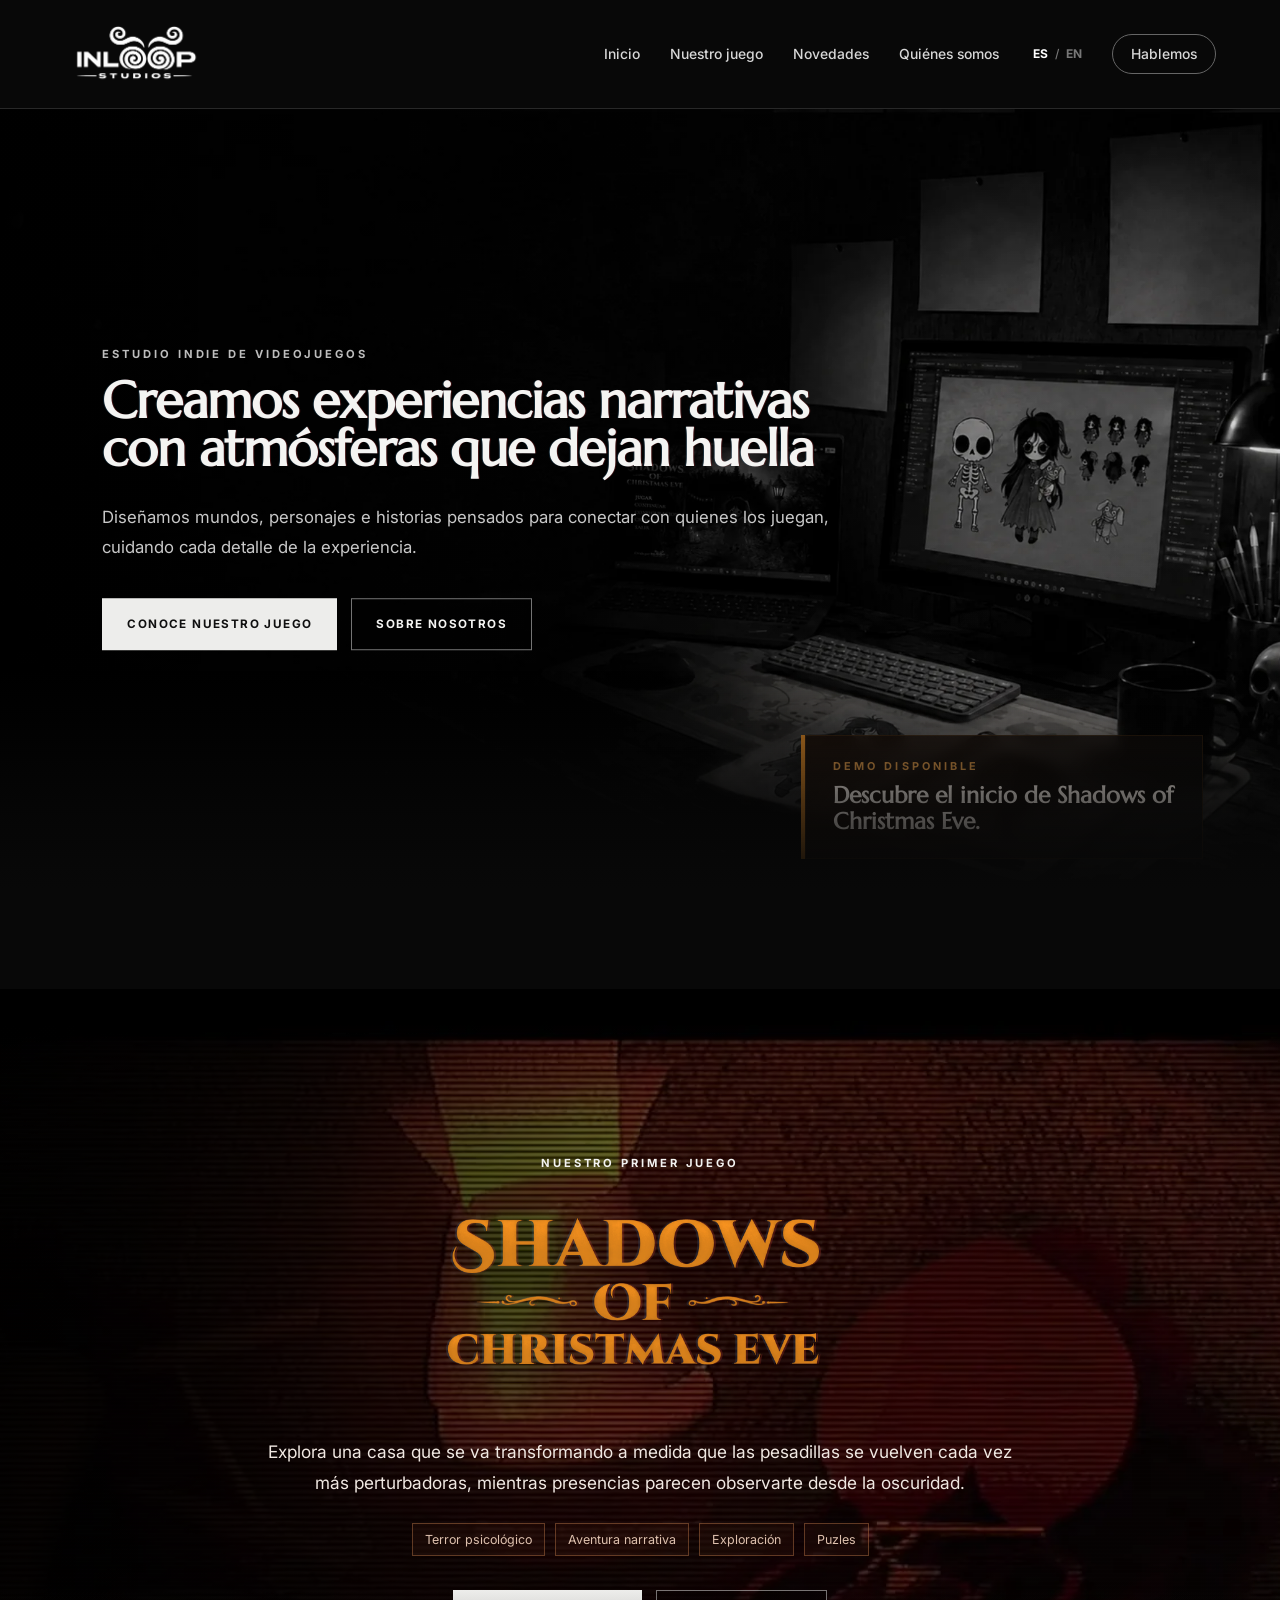
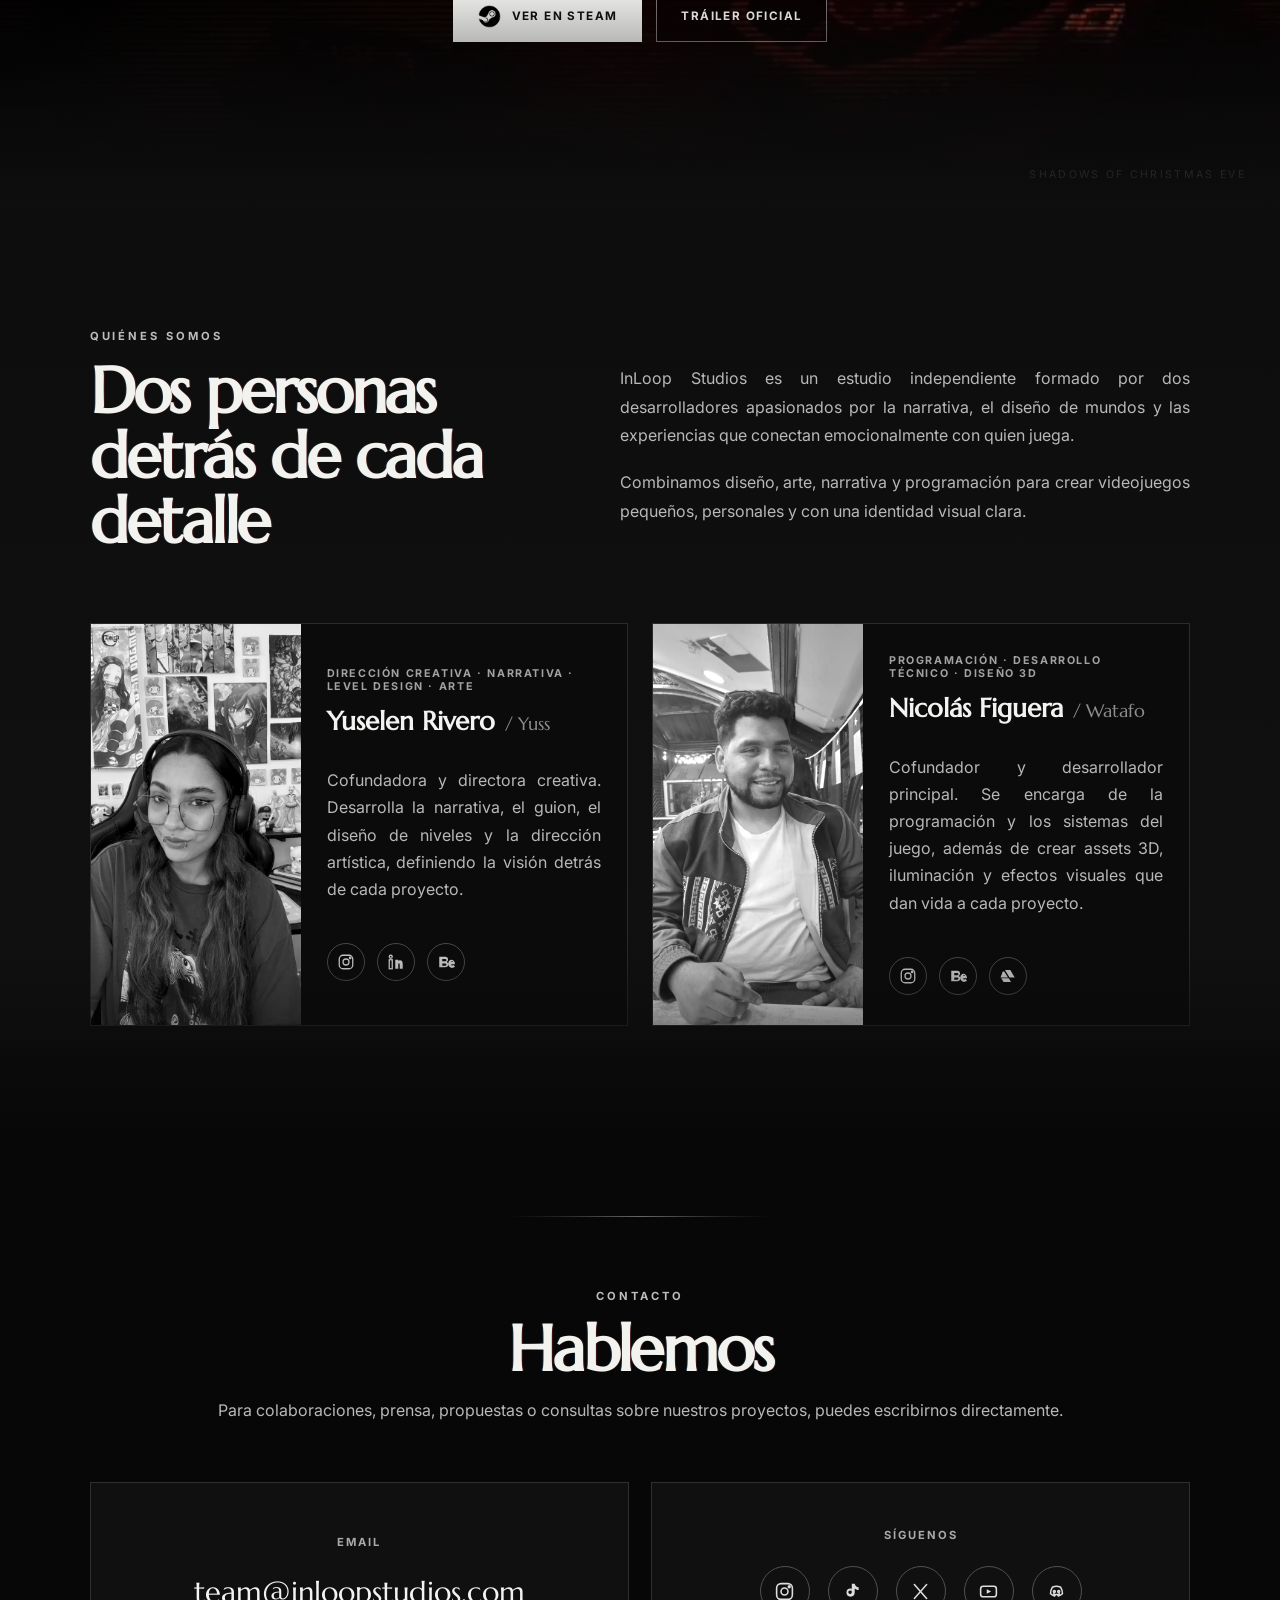
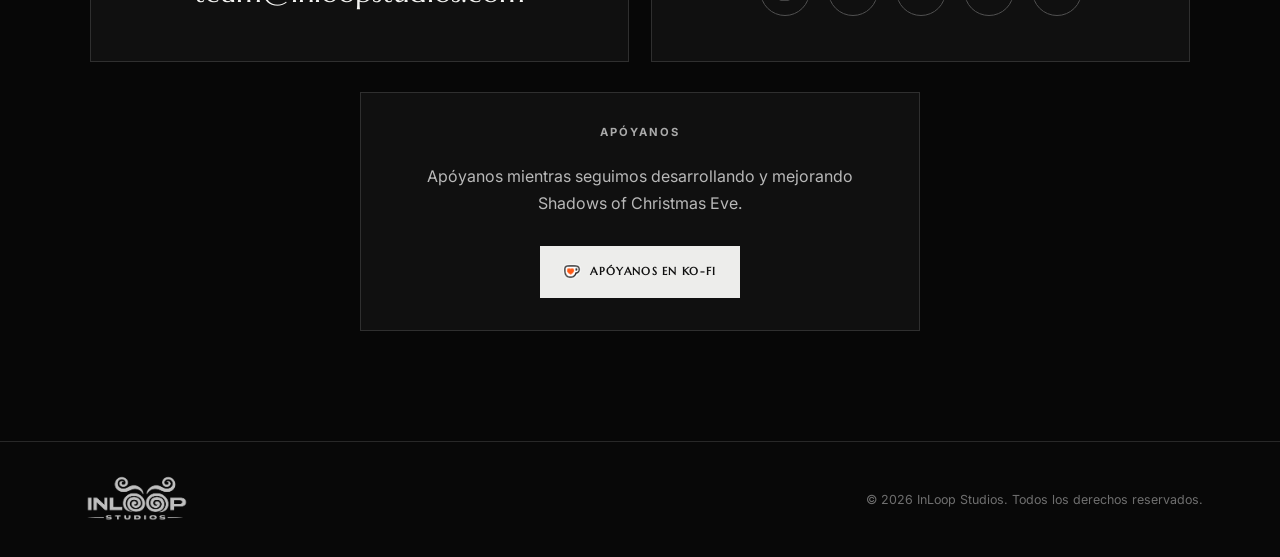
==== commit 1a4c8bcf: "Restore original file names (remove "copy" suffix) and add kofi icon Co-Authored-By: Claude Sonnet 5" ====
--- a/index.html
+++ b/index.html
@@ -191,8 +191,8 @@
     <nav class="nav">
       <a href="#inicio" data-i18n="nav.home">Inicio</a>
       <a href="#juego" data-i18n="nav.game">Nuestro juego</a>
+      <a href="novedades/" data-i18n="nav.news">Novedades</a>
       <a href="#nosotros" data-i18n="nav.about">Quiénes somos</a>
-      <a href="#contacto" data-i18n="nav.contact">Contacto</a>
 
       <div class="language-switch" aria-label="Selector de idioma">
         <button type="button" data-lang="es" class="active">ES</button>
@@ -226,8 +226,8 @@
       </div>
 
       <div class="hero-announcement">
-        <span data-i18n="hero.soon">PRÓXIMAMENTE</span>
-        <strong data-i18n="hero.demo">Nuestra primera demo está cada vez más cerca.</strong>
+        <span data-i18n="hero.soon">DEMO DISPONIBLE</span>
+        <strong data-i18n="hero.demo">Descubre el inicio de Shadows of Christmas Eve.</strong>
       </div>
     </section>
 
@@ -243,7 +243,7 @@
         <img class="game-logo" src="assets/shadows-logo.png" alt="Shadows of Christmas Eve" />
 
         <p class="game-description" data-i18n="game.description">
-          Una aventura narrativa de terror psicológico ambientada en una Navidad deformada por recuerdos, secretos familiares y una presencia que nunca debió despertar.
+          Explora escenarios que cambian a medida que las pesadillas se vuelven cada vez más inquietantes. Sigue las pistas, resuelve acertijos y descubre qué las provoca y qué se esconde detrás de ellas.
         </p>
 
         <ul class="game-tags" aria-label="Características del juego">
@@ -389,6 +389,19 @@
             </a>
           </div>
         </div>
+
+        <div class="contact-card kofi-support">
+          <span data-i18n="support.kicker">APÓYANOS</span>
+          <p data-i18n="support.body">Apóyanos mientras seguimos desarrollando y mejorando Shadows of Christmas Eve.</p>
+          <a class="kofi-button" href="https://ko-fi.com/M8M22715M7" target="_blank" rel="noopener noreferrer" aria-label="Apóyanos en Ko-fi">
+            <img
+              src="assets/kofi_symbol.png"
+              alt="Ko-fi"
+              class="kofi-icon"
+            />
+            <span data-i18n="support.button">APÓYANOS EN KO-FI</span>
+          </a>
+        </div>
       </div>
     </section>
   </main>
--- a/styles.css
+++ b/styles.css
@@ -116,10 +116,10 @@
 
 .hero h1 {
   margin: 0;
-  font-size: clamp(2.4rem, 4.2vw, 4.7rem);
+  font-size: clamp(2.9rem, 5vw, 5.3rem);
   line-height: .92;
   font-weight: 600;
-  letter-spacing: -.025em;
+  letter-spacing: -.04em;
 }
 
 .hero-content > p:not(.kicker) {
@@ -317,9 +317,10 @@
 .about-intro h2,
 .contact-heading h2 {
   margin: 0;
-  font-size: clamp(2.5rem, 4.4vw, 4.6rem);
+  font-size: clamp(2.9rem, 5vw, 5.3rem);
   line-height: .96;
   font-weight: 600;
+  letter-spacing: -.04em;
 }
 
 .about-copy p {
@@ -448,6 +449,72 @@
   border: 1px solid var(--line);
 }
 
+.kofi-support {
+  grid-column: 1 / -1;
+  width: min(100%, 560px);
+  margin: 8px auto 0;
+  display: flex;
+  flex-direction: column;
+  align-items: center;
+  justify-content: center;
+  text-align: center;
+}
+
+.kofi-support p {
+  margin: 0 0 28px;
+  color: var(--gray);
+  line-height: 1.7;
+}
+
+.kofi-button {
+  min-height: 52px;
+  display: inline-flex;
+  align-items: center;
+  justify-content: center;
+  gap: 9px;
+  padding: 0 22px;
+  border: 1px solid transparent;
+  background: #ededeb;
+  color: #101010;
+  font-family: "Inter", sans-serif;
+  text-transform: uppercase;
+  letter-spacing: .12em;
+  font-size: .68rem;
+  font-weight: 700;
+  text-decoration: none;
+  line-height: 1;
+  cursor: pointer;
+  transition: transform .2s ease, background .2s ease, box-shadow .2s ease;
+  border-radius: 0;
+  white-space: nowrap;
+}
+
+.kofi-button:hover,
+.kofi-button:focus-visible {
+  transform: translateY(-2px);
+  background: #ffffff;
+  box-shadow:
+    3px 0 0 rgba(177, 49, 54, .48),
+    -3px 0 0 rgba(59, 119, 157, .38),
+    0 10px 24px rgba(0,0,0,.25);
+}
+
+.kofi-icon {
+  width: 18px;
+  height: 18px;
+  object-fit: contain;
+  display: block;
+  flex-shrink: 0;
+}
+
+@media (max-width: 620px) {
+  .kofi-button {
+    width: auto;
+    font-size: .68rem;
+    padding: 0 18px;
+  }
+}
+
 .contact-card > span {
   display: block;
   margin-bottom: 24px;
@@ -457,7 +524,7 @@
   font-weight: 700;
 }
 
-.contact-card > a {
+.contact-card > a:not(.kofi-button) {
   font-family: "Marcellus", serif;
   font-size: clamp(1.3rem, 2.3vw, 2rem);
   word-break: break-word;
@@ -471,6 +538,315 @@
 }
 
 .socials a:hover { color: #fff; }
+
+.news-page {
+  background: #080808;
+  color: #f3f3f1;
+}
+
+.news-page-shell {
+  max-width: 1220px;
+  margin: 0 auto;
+  padding: 80px clamp(20px, 5vw, 72px) 110px;
+}
+
+.news-header {
+  max-width: 760px;
+  margin-bottom: 36px;
+}
+
+.news-kicker {
+  margin: 0 0 18px;
+  letter-spacing: .22em;
+  font-size: .68rem;
+  font-weight: 700;
+  text-transform: uppercase;
+  color: #bdbdbd;
+}
+
+.news-header h1 {
+  margin: 0;
+  font-family: "Marcellus", serif;
+  font-size: clamp(3.2rem, 6vw, 6rem);
+  line-height: .96;
+  letter-spacing: -0.04em;
+  font-weight: 400;
+  color: #f2f2ef;
+  text-shadow:
+    1px 0 rgba(160, 42, 45, .36),
+    -1px 0 rgba(48, 113, 150, .28);
+  animation: glitchBase 7s steps(1, end) infinite;
+}
+
+.news-intro {
+  max-width: 620px;
+  margin: 18px 0 0;
+  color: var(--gray);
+  line-height: 1.8;
+  font-size: 1.05rem;
+}
+
+.news-toolbar {
+  margin-bottom: 30px;
+}
+
+.news-filters {
+  display: flex;
+  gap: 10px;
+  align-items: center;
+  overflow-x: auto;
+  scrollbar-width: none;
+  -ms-overflow-style: none;
+  padding: 10px 12px;
+  border: 1px solid rgba(255,255,255,.08);
+  border-radius: 999px;
+  background: rgba(255,255,255,.015);
+  max-width: max-content;
+}
+
+.news-filters::-webkit-scrollbar { display: none; }
+
+.news-filter {
+  flex-shrink: 0;
+  border: 1px solid transparent;
+  background: transparent;
+  color: #aeaeae;
+  padding: 9px 14px;
+  border-radius: 999px;
+  font-size: .68rem;
+  font-weight: 700;
+  letter-spacing: .13em;
+  text-transform: uppercase;
+  cursor: pointer;
+  transition: border-color .2s ease, color .2s ease, background .2s ease, transform .2s ease;
+}
+
+.news-filter.active,
+.news-filter:hover {
+  border-color: rgba(255,255,255,.18);
+  background: rgba(255,255,255,.03);
+  color: #fff;
+  transform: translateY(-1px);
+}
+
+.news-grid {
+  display: grid;
+  grid-template-columns: repeat(3, minmax(0, 1fr));
+  gap: 24px;
+}
+
+.news-card {
+  display: flex;
+  flex-direction: column;
+  background: linear-gradient(180deg, rgba(16,16,16,0.96), rgba(10,10,10,0.96));
+  border: 1px solid rgba(255,255,255,.12);
+  border-radius: 18px;
+  overflow: hidden;
+  min-height: 100%;
+  color: inherit;
+  transition: border-color .25s ease, transform .25s ease, box-shadow .25s ease;
+  text-decoration: none;
+  box-shadow: 0 10px 24px rgba(0,0,0,.12);
+}
+
+.news-card:hover,
+.news-card:focus-visible {
+  border-color: rgba(255,255,255,.28);
+  box-shadow: 0 24px 36px rgba(0,0,0,.22);
+  transform: translateY(-3px);
+}
+
+.news-card:focus-visible {
+  outline: 1px solid rgba(255,255,255,.4);
+  outline-offset: 2px;
+}
+
+.news-card-media {
+  overflow: hidden;
+  border-bottom: 1px solid rgba(255,255,255,.08);
+  background: #111;
+}
+
+.news-card-media img {
+  width: 100%;
+  aspect-ratio: 16 / 9;
+  object-fit: cover;
+  object-position: center;
+  display: block;
+  transition: transform .42s ease, opacity .3s ease;
+}
+
+.news-card-media.media-shift-right img {
+  object-position: 30% center;
+}
+
+.news-card:hover .news-card-media img,
+.news-card:focus-visible .news-card-media img {
+  transform: scale(1.03);
+}
+
+.news-card-content {
+  display: flex;
+  flex: 1;
+  flex-direction: column;
+  gap: 14px;
+  padding: 20px 20px 18px;
+}
+
+.news-meta-row {
+  display: flex;
+  flex-wrap: wrap;
+  align-items: center;
+  gap: 10px 12px;
+}
+
+.news-category {
+  color: #d8d8d8;
+  letter-spacing: .18em;
+  font-size: .62rem;
+  font-weight: 700;
+  text-transform: uppercase;
+}
+
+.news-date {
+  color: #8a8a8a;
+  font-size: .72rem;
+  letter-spacing: .12em;
+  text-transform: uppercase;
+}
+
+.news-card h3 {
+  margin: 0;
+  font-size: clamp(1.35rem, 2vw, 1.9rem);
+  line-height: 1.2;
+  font-weight: 600;
+  letter-spacing: -0.02em;
+  color: #f3f3f1;
+}
+
+.news-card p {
+  margin: 0;
+  color: var(--gray);
+  line-height: 1.7;
+  font-size: .98rem;
+}
+
+.news-card-cta {
+  margin-top: auto;
+  display: inline-flex;
+  align-items: center;
+  gap: 8px;
+  color: #f3f3f1;
+  text-transform: uppercase;
+  letter-spacing: .13em;
+  font-size: .62rem;
+  font-weight: 700;
+}
+
+.news-card-cta svg {
+  width: 12px;
+  height: 12px;
+  stroke: currentColor;
+  stroke-width: 1.6;
+  fill: none;
+}
+
+.news-card.featured {
+  border-color: rgba(255,255,255,.22);
+}
+
+.article-page {
+  background: #080808;
+  color: #f3f3f1;
+}
+
+.article-shell {
+  max-width: 900px;
+  margin: 0 auto;
+  padding: 90px clamp(20px, 5vw, 72px) 110px;
+}
+
+.article-kicker {
+  margin: 0 0 20px;
+  letter-spacing: .22em;
+  font-size: .68rem;
+  font-weight: 700;
+  text-transform: uppercase;
+  color: #bdbdbd;
+}
+
+.article-shell h1 {
+  margin: 0;
+  font-size: clamp(2.4rem, 5vw, 4rem);
+  font-family: "Marcellus", serif;
+  line-height: 1.05;
+  font-weight: 400;
+}
+
+.article-intro {
+  margin: 18px 0 0;
+  font-size: 1.15rem;
+  line-height: 1.8;
+  color: var(--gray);
+}
+
+.article-meta {
+  margin-top: 26px;
+  color: #9a9a9a;
+  font-size: .72rem;
+  letter-spacing: .14em;
+  text-transform: uppercase;
+}
+
+.article-content {
+  margin-top: 38px;
+  color: #e6e6e6;
+  line-height: 1.9;
+}
+
+.article-content ul {
+  margin: 0 0 28px;
+  padding-left: 22px;
+  color: #dbdbdb;
+}
+
+.article-content li + li {
+  margin-top: 10px;
+}
+
+.article-content p {
+  margin: 0;
+  color: #d3d3d3;
+}
+
+@media (max-width: 980px) {
+  .news-grid {
+    grid-template-columns: repeat(2, minmax(0, 1fr));
+  }
+}
+
+@media (max-width: 620px) {
+  .news-page-shell,
+  .article-shell {
+    padding-top: 70px;
+  }
+
+  .news-grid {
+    grid-template-columns: 1fr;
+  }
+
+  .news-card-content {
+    padding: 18px 18px 16px;
+  }
+}
+
+@media (prefers-reduced-motion: reduce) {
+  .news-card,
+  .news-filter,
+  .news-card-media img {
+    transition: none;
+  }
+}
 
 footer {
   display: flex;
@@ -1122,7 +1498,8 @@
 }
 
 .contact-heading h2,
-.about-intro h2 {
+.about-intro h2,
+.news-header h1 {
   position: relative;
   color: #f2f2ef;
   text-shadow:
